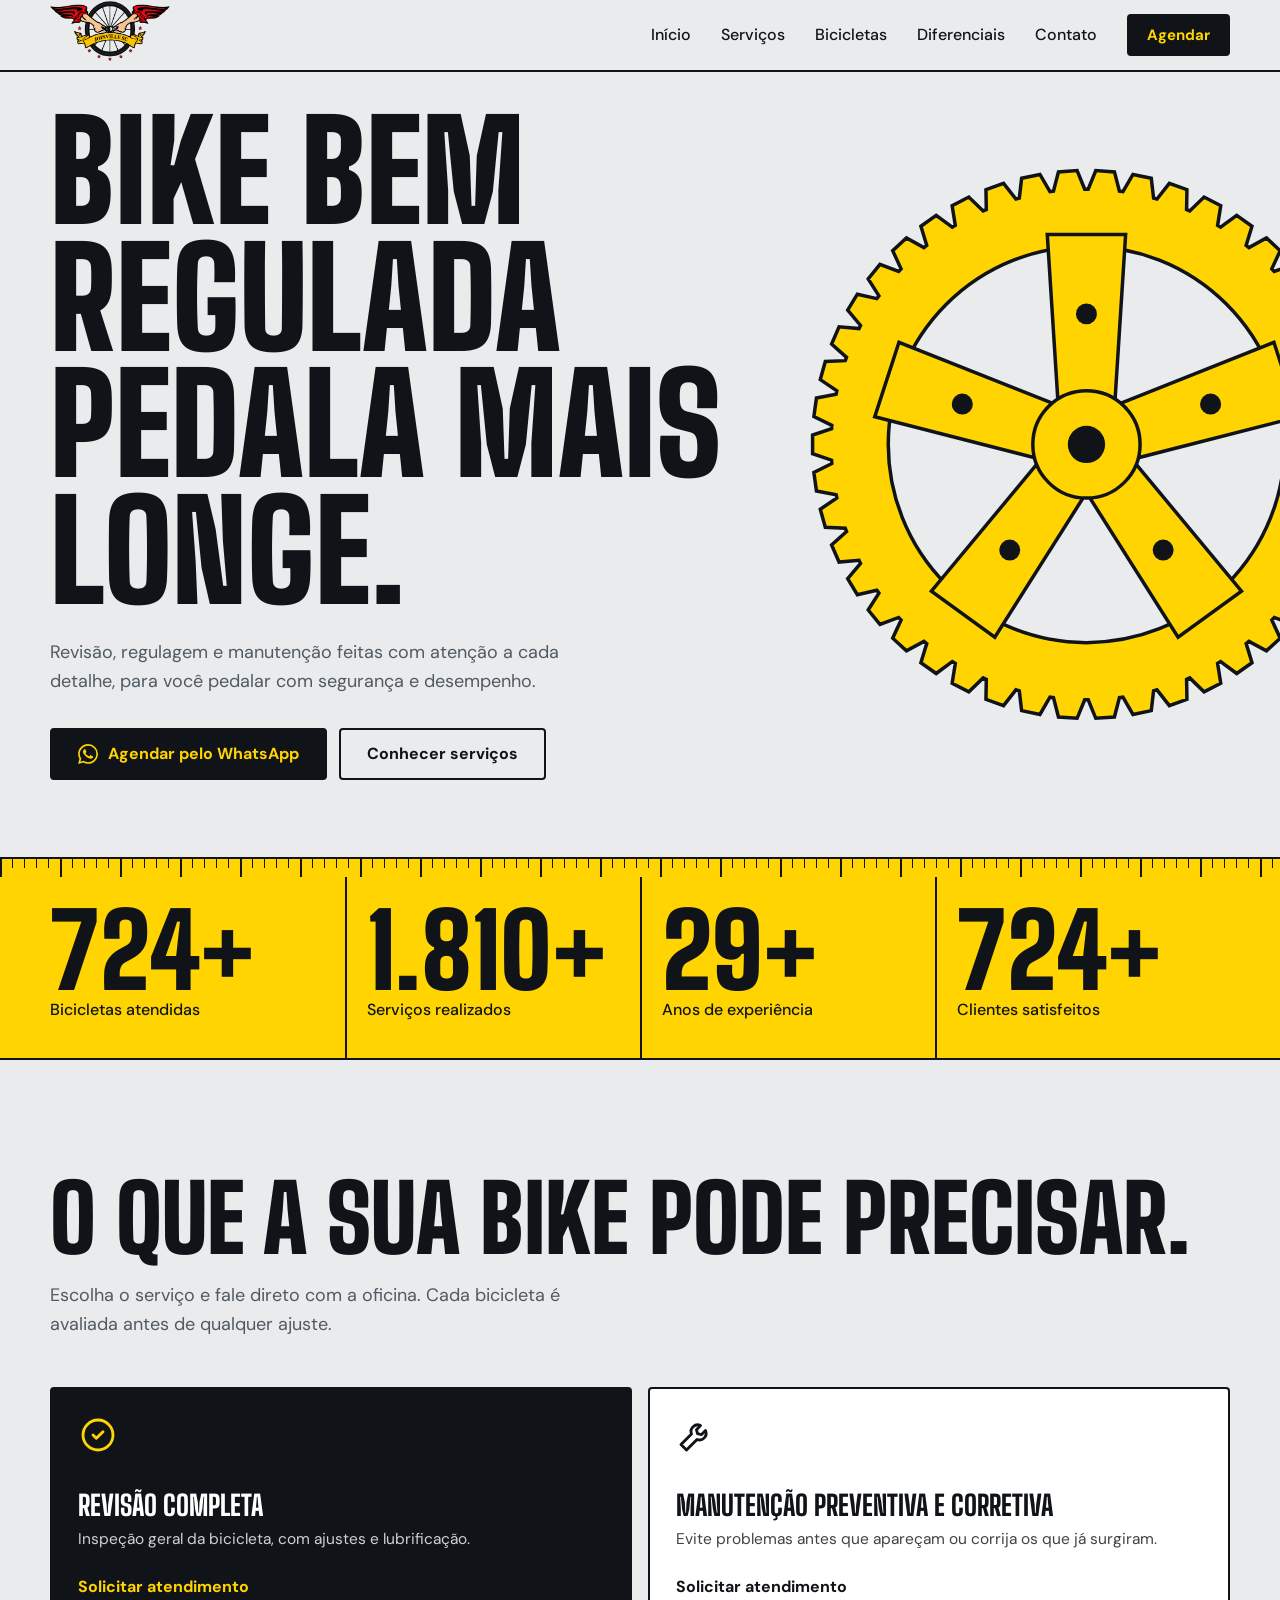
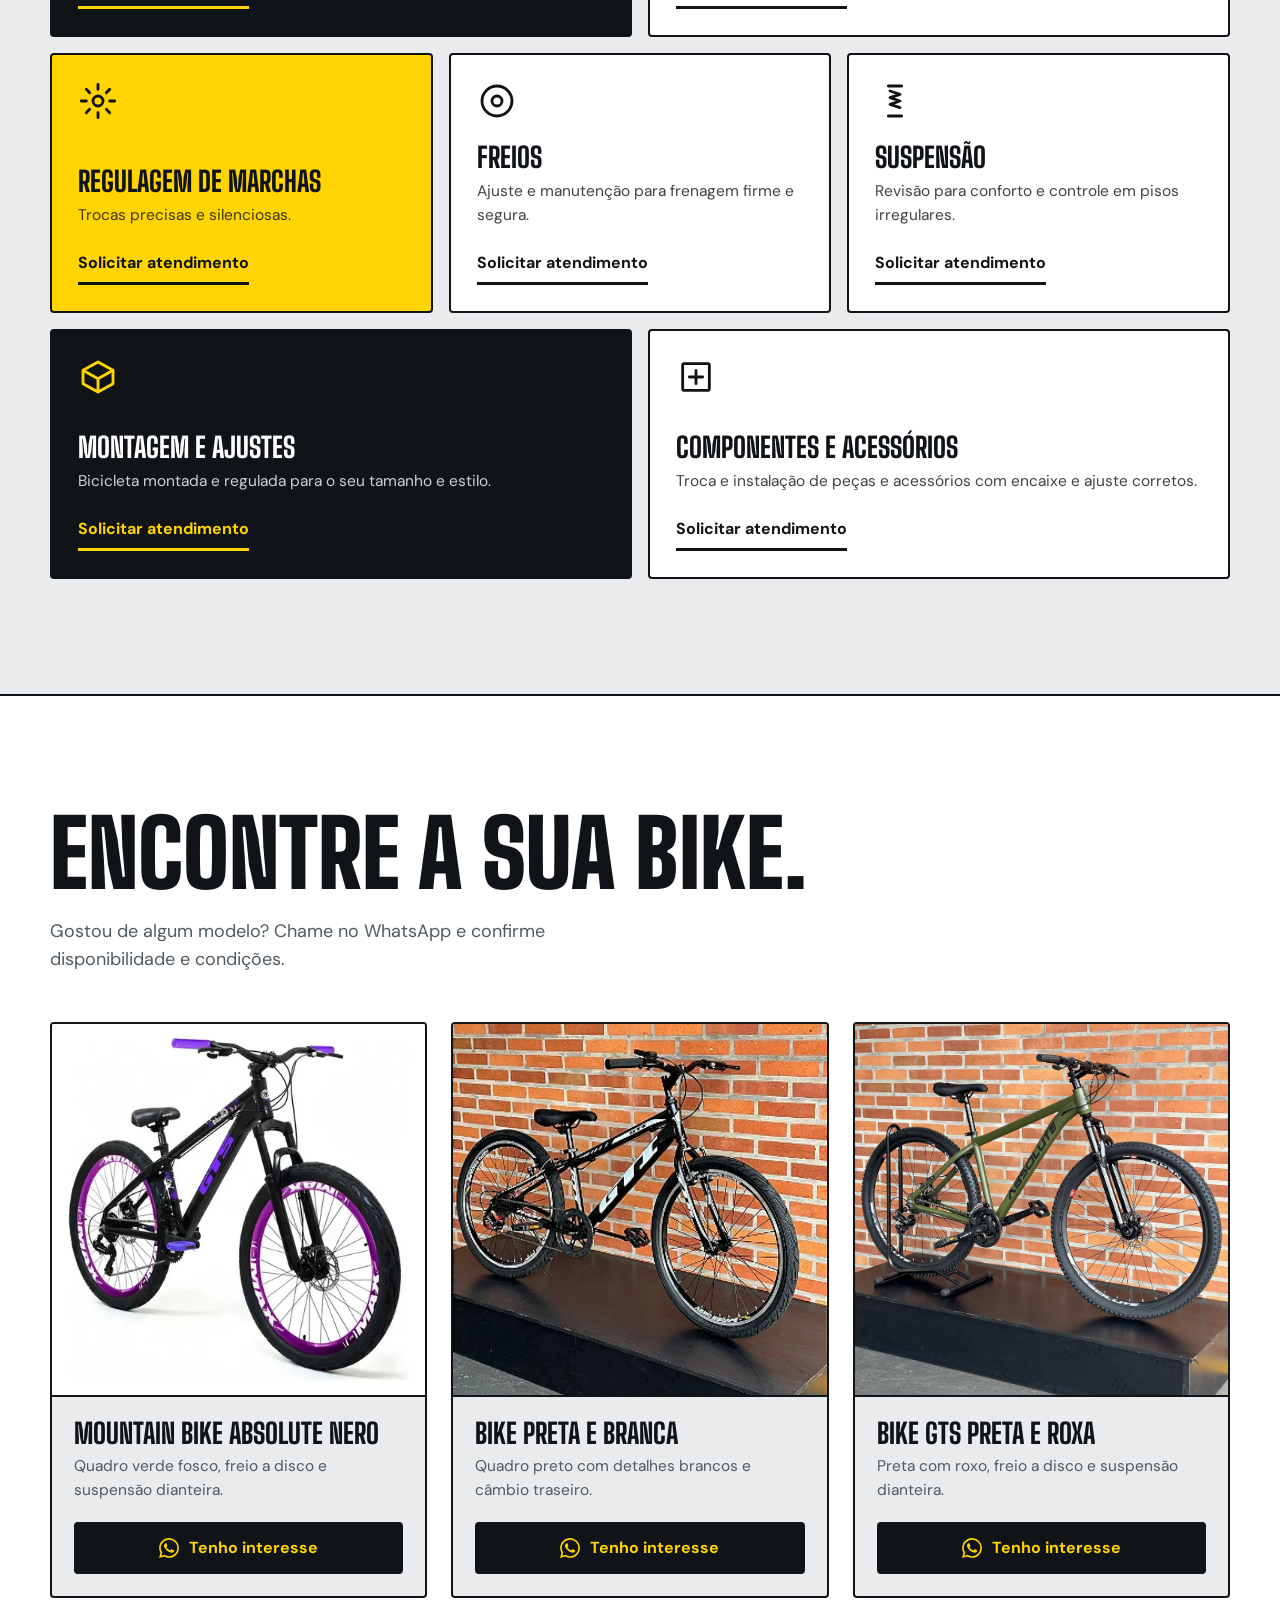
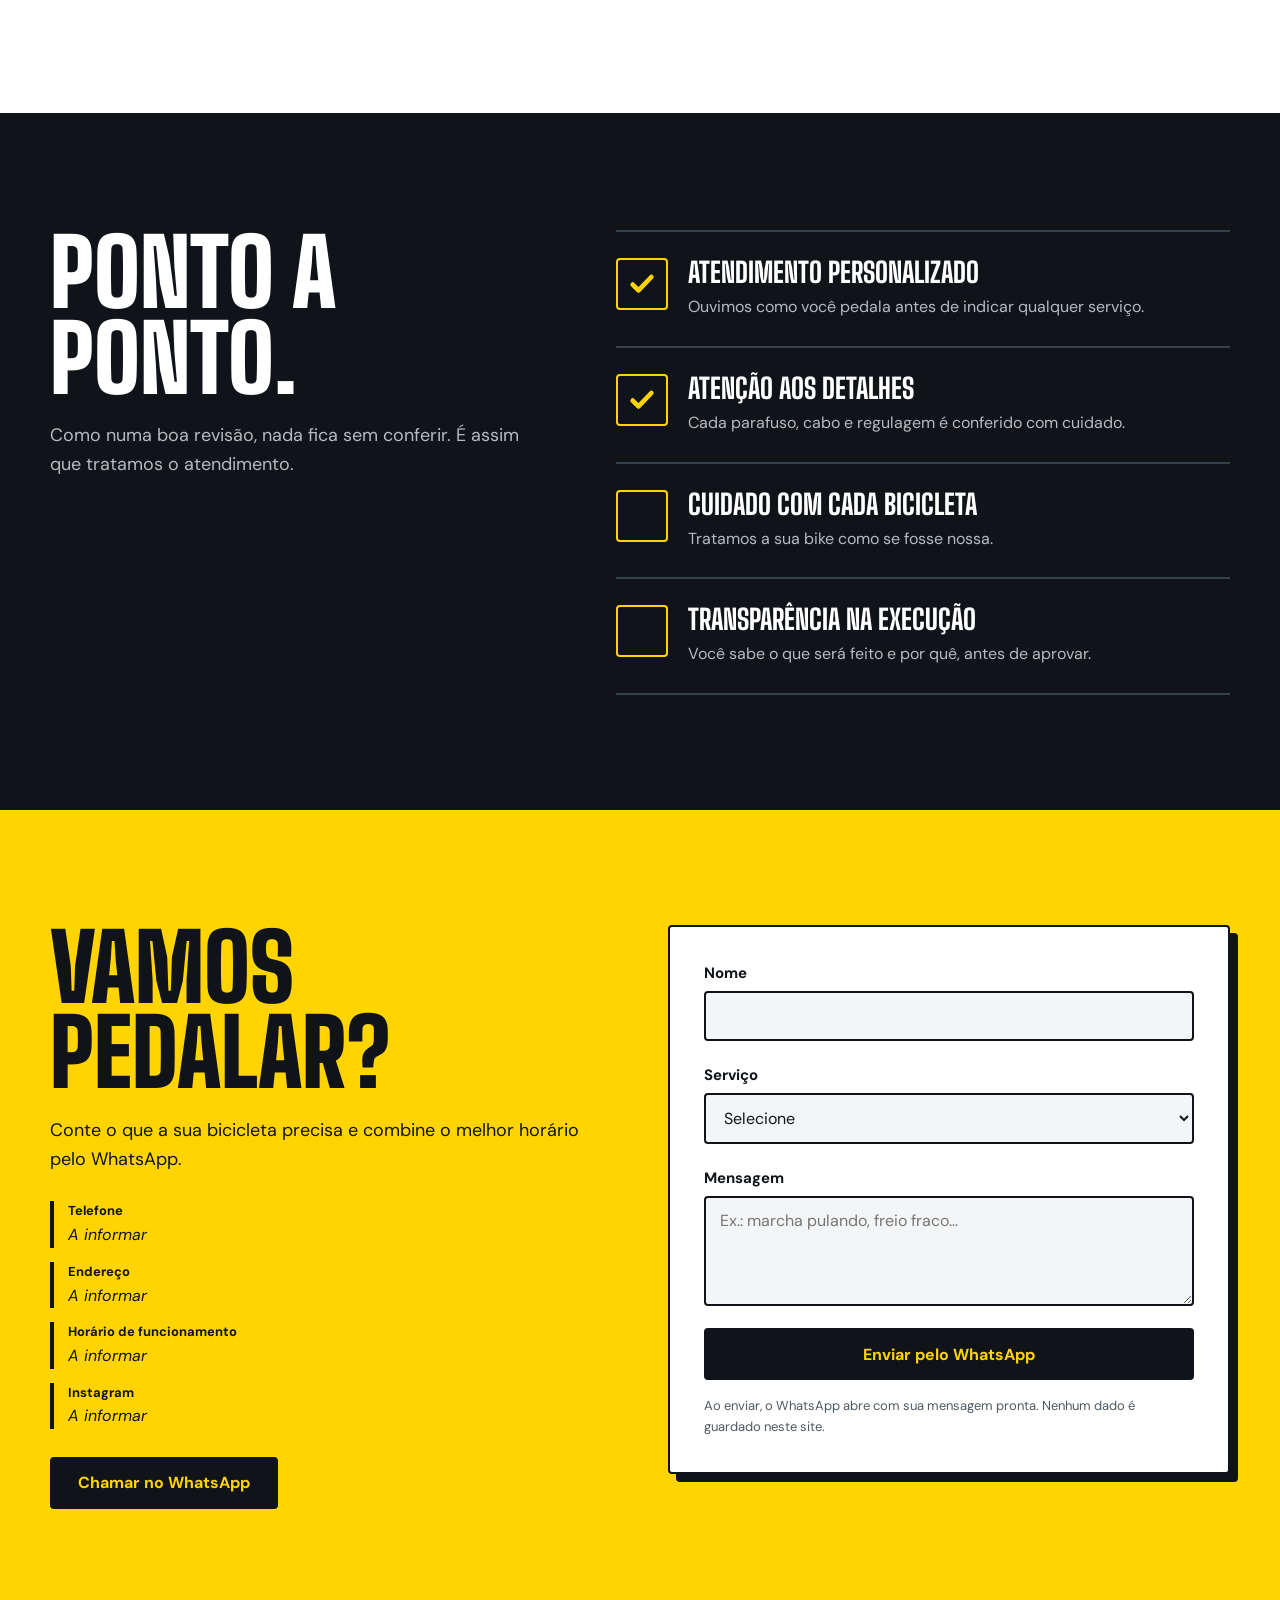
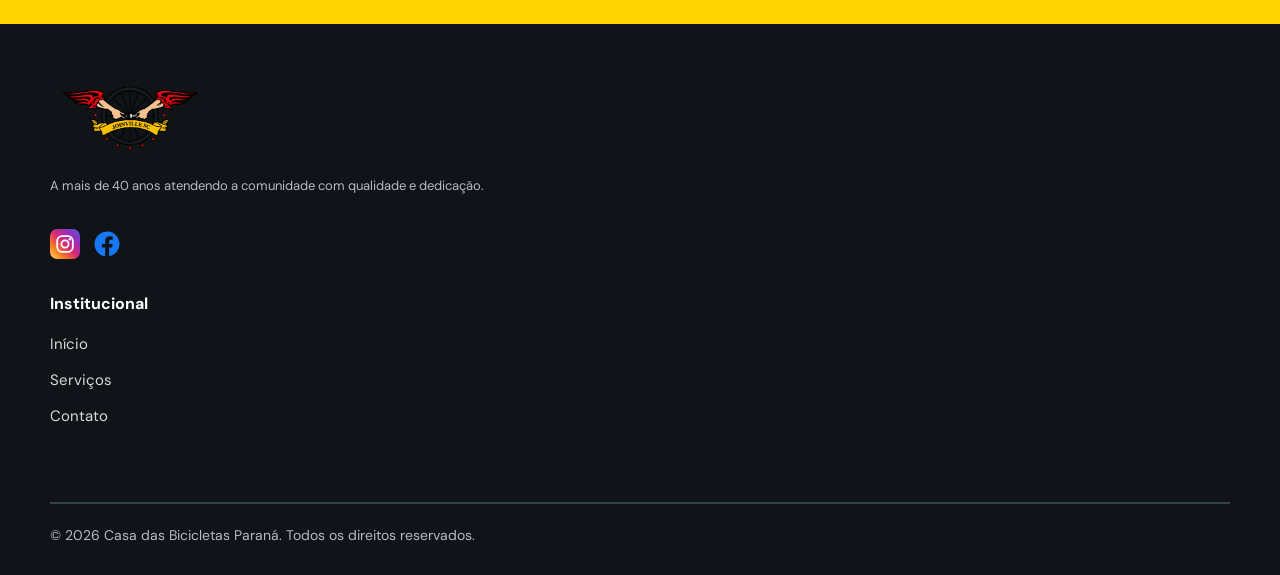
==== index.html @ 2fe5b9f8 "Site bicicletaria" ====
<!DOCTYPE html>
<html lang="pt-BR">

<head>
    <meta charset="utf-8">
    <meta name="viewport" content="width=device-width, initial-scale=1, viewport-fit=cover">
    <title>Casa das Bicicletas Paraná | Revisão, regulagem e manutenção de bicicletas</title>
    <meta name="description"
        content="Revisão, regulagem e manutenção de bicicletas com atenção aos detalhes. Agende seu atendimento pelo WhatsApp.">
    <meta name="theme-color" content="#ffd400">
    <!-- Compartilhamento: preencha og:image (1200x630, no seu domínio) e og:url -->
    <meta property="og:type" content="website">
    <meta property="og:locale" content="pt_BR">
    <meta property="og:title" content="Casa das Bicicletas Paraná | Revisão, regulagem e manutenção de bicicletas">
    <meta property="og:description" content="Atendimento cuidadoso para a sua bike. Agende pelo WhatsApp.">
    <meta name="twitter:card" content="summary_large_image">
    <!-- Favicon: para usar o logotipo, troque href por "/favicon.png" -->
    <link rel="icon"
        href="data:image/svg+xml,%3Csvg xmlns='http://www.w3.org/2000/svg' viewBox='0 0 32 32'%3E%3Crect width='32' height='32' rx='6' fill='%23ffd400'/%3E%3Ccircle cx='16' cy='16' r='9' fill='none' stroke='%23101418' stroke-width='4' stroke-dasharray='3 2'/%3E%3C/svg%3E">
    <link rel="preconnect" href="https://fonts.googleapis.com">
    <link rel="preconnect" href="https://fonts.gstatic.com" crossorigin>
    <link
        href="https://fonts.googleapis.com/css2?family=Big+Shoulders+Display:wght@800;900&family=DM+Sans:wght@400;500;700&display=swap"
        rel="stylesheet">
    <link rel="stylesheet" href="style.css">
    <script>document.documentElement.classList.add("js")</script>
    <!-- Dados estruturados (SEO local): descomente e preencha quando tiver endereço/telefone
    <script type="application/ld+json">
    {
        "@context": "https://schema.org",
        "@type": "BicycleStore",
        "name": "Casa das Bicicletas Paraná",
        "url": "https://seudominio.com.br",
        "telephone": "(47) 99999-9999",
        "address": "Rua Exemplo, 123 - Bairro, Joinville/SC",
        "openingHours": "Seg a Sex 9h às 18h",
        "sameAs": ["https://instagram.com/seuperfil"]
    }
    </script>
    -->
</head>

<body>
    <!-- WHATSAPP: em todos os links, troque "wa.me/?" por "wa.me/5547999999999?" (seu número, só dígitos).
         Use localizar e substituir no editor. O formulário usa o número do botão "Agendar" do topo. -->
    <a href="#servicos" class="sr">Ir para o conteúdo</a>
    <header id="hd">
        <div class="wrap hd">
            <a href="#inicio" aria-label="Início"><span class="logo"><img src="logo_asa.png"
                        alt="Casa das Bicicletas Paraná" width="120" height="60"></span></a>
            <button class="burger" id="bg" aria-label="Abrir menu" aria-expanded="false"
                aria-controls="nav"><span></span><span></span><span></span></button>
            <nav id="nav" aria-label="Principal">
                <ul>
                    <li><a href="#inicio">Início</a></li>
                    <li><a href="#servicos">Serviços</a></li>
                    <li><a href="#bicicletas">Bicicletas</a></li>
                    <li><a href="#diferenciais">Diferenciais</a></li>
                    <li><a href="#contato">Contato</a></li>
                    <li><a class="btn wa"
                            href="https://wa.me/?text=Ol%C3%A1!%20Gostaria%20de%20saber%20mais%20sobre%20os%20servi%C3%A7os%20da%20bicicletaria."
                            target="_blank" rel="noopener">Agendar</a></li>
                </ul>
            </nav>
        </div>
    </header>

    <main>
        <section id="inicio">
            <div class="wrap hero">
                <div>
                    <h1 class="in">Bike bem regulada pedala mais longe.</h1>
                    <p class="lead in" style="--d:.15s">Revisão, regulagem e manutenção feitas com atenção a cada
                        detalhe, para você pedalar com segurança e desempenho.</p>
                    <div class="cta in" style="--d:.3s">
                        <a class="btn wa"
                            href="https://wa.me/?text=Ol%C3%A1!%20Gostaria%20de%20saber%20mais%20sobre%20os%20servi%C3%A7os%20da%20bicicletaria."
                            target="_blank" rel="noopener"><svg viewBox="0 0 24 24" fill="currentColor"
                                aria-hidden="true">
                                <path
                                    d="M17.472 14.382c-.297-.149-1.758-.867-2.03-.967-.273-.099-.471-.148-.67.15-.197.297-.767.966-.94 1.164-.173.199-.347.223-.644.075-.297-.15-1.255-.463-2.39-1.475-.883-.788-1.48-1.761-1.653-2.059-.173-.297-.018-.458.13-.606.134-.133.298-.347.446-.52.149-.174.198-.298.298-.497.099-.198.05-.371-.025-.52-.075-.149-.669-1.612-.916-2.207-.242-.579-.487-.5-.669-.51-.173-.008-.371-.01-.57-.01-.198 0-.52.074-.792.372-.272.297-1.04 1.016-1.04 2.479 0 1.462 1.065 2.875 1.213 3.074.149.198 2.096 3.2 5.077 4.487.709.306 1.262.489 1.694.625.712.227 1.36.195 1.871.118.571-.085 1.758-.719 2.006-1.413.248-.694.248-1.289.173-1.413-.074-.124-.272-.198-.57-.347m-5.421 7.403h-.004a9.87 9.87 0 01-5.031-1.378l-.361-.214-3.741.982.998-3.648-.235-.374a9.86 9.86 0 01-1.51-5.26c.001-5.45 4.436-9.884 9.888-9.884 2.64 0 5.122 1.03 6.988 2.898a9.825 9.825 0 012.893 6.994c-.003 5.45-4.437 9.884-9.885 9.884m8.413-18.297A11.815 11.815 0 0012.05 0C5.495 0 .16 5.335.157 11.892c0 2.096.547 4.142 1.588 5.945L.057 24l6.305-1.654a11.882 11.882 0 005.683 1.448h.005c6.554 0 11.89-5.335 11.893-11.893a11.821 11.821 0 00-3.48-8.413Z" />
                            </svg>Agendar pelo WhatsApp</a>
                        <a class="btn o" href="#servicos">Conhecer serviços</a>
                    </div>
                </div>
                <!-- Para usar uma foto real: troque o <svg> abaixo por <img src="/foto.webp" alt="..." width="800" height="1000" fetchpriority="high"> e remova aria-hidden desta div -->
                <div class="art" id="art" aria-hidden="true">
                    <svg viewBox="0 0 500 500">
                        <g id="cr">
                            <path fill="#ffd400" stroke="#101418" stroke-width="3" fill-rule="evenodd"
                                d="M468.6 236.5L484.9 242.0L484.9 258.0L468.6 263.5L468.4 266.4L483.8 274.0L481.6 289.9L464.7 293.1L464.1 296.0L478.3 305.6L474.0 321.1L456.9 321.9L455.8 324.7L468.6 336.2L462.2 350.9L445.1 349.4L443.8 352.1L454.8 365.2L446.5 378.9L429.8 375.1L428.0 377.5L437.2 392.0L427.1 404.4L411.1 398.4L409.0 400.6L416.2 416.2L404.4 427.1L389.4 418.9L387.0 420.8L392.0 437.2L378.9 446.5L365.1 436.3L362.5 437.9L365.2 454.8L350.9 462.2L338.6 450.3L335.9 451.5L336.2 468.6L321.1 474.0L310.5 460.5L307.6 461.3L305.6 478.3L289.9 481.6L281.3 466.8L278.3 467.2L274.0 483.8L258.0 484.9L251.5 469.0L248.5 469.0L242.0 484.9L226.0 483.8L221.7 467.2L218.7 466.8L210.1 481.6L194.4 478.3L192.4 461.3L189.5 460.5L178.9 474.0L163.8 468.6L164.1 451.5L161.4 450.3L149.1 462.2L134.8 454.8L137.5 437.9L134.9 436.3L121.1 446.5L108.0 437.2L113.0 420.8L110.6 418.9L95.6 427.1L83.8 416.2L91.0 400.6L88.9 398.4L72.9 404.4L62.8 392.0L72.0 377.5L70.2 375.1L53.5 378.9L45.2 365.2L56.2 352.1L54.9 349.4L37.8 350.9L31.4 336.2L44.2 324.7L43.1 321.9L26.0 321.1L21.7 305.6L35.9 296.0L35.3 293.1L18.4 289.9L16.2 274.0L31.6 266.4L31.4 263.5L15.1 258.0L15.1 242.0L31.4 236.5L31.6 233.6L16.2 226.0L18.4 210.1L35.3 206.9L35.9 204.0L21.7 194.4L26.0 178.9L43.1 178.1L44.2 175.3L31.4 163.8L37.8 149.1L54.9 150.6L56.2 147.9L45.2 134.8L53.5 121.1L70.2 124.9L72.0 122.5L62.8 108.0L72.9 95.6L88.9 101.6L91.0 99.4L83.8 83.8L95.6 72.9L110.6 81.1L113.0 79.2L108.0 62.8L121.1 53.5L134.9 63.7L137.5 62.1L134.8 45.2L149.1 37.8L161.4 49.7L164.1 48.5L163.8 31.4L178.9 26.0L189.5 39.5L192.4 38.7L194.4 21.7L210.1 18.4L218.7 33.2L221.7 32.8L226.0 16.2L242.0 15.1L248.5 31.0L251.5 31.0L258.0 15.1L274.0 16.2L278.3 32.8L281.3 33.2L289.9 18.4L305.6 21.7L307.6 38.7L310.5 39.5L321.1 26.0L336.2 31.4L335.9 48.5L338.6 49.7L350.9 37.8L365.2 45.2L362.5 62.1L365.1 63.7L378.9 53.5L392.0 62.8L387.0 79.2L389.4 81.1L404.4 72.9L416.2 83.8L409.0 99.4L411.1 101.6L427.1 95.6L437.2 108.0L428.0 122.5L429.8 124.9L446.5 121.1L454.8 134.8L443.8 147.9L445.1 150.6L462.2 149.1L468.6 163.8L455.8 175.3L456.9 178.1L474.0 178.9L478.3 194.4L464.1 204.0L464.7 206.9L481.6 210.1L483.8 226.0L468.4 233.6ZM420 250a170 170 0 1 0 -340 0a170 170 0 1 0 340 0Z" />

                            <g stroke="#101418" stroke-width="3">
                                <polygon fill="#ffd400" points="226.0,220.0 216.4,70.0 283.6,70.0 274.0,220.0" />
                                <polygon fill="#ffd400" points="271.1,217.9 410.8,162.4 431.6,226.3 285.9,263.6" />
                                <polygon fill="#ffd400" points="287.0,260.2 383.0,375.9 328.6,415.4 248.2,288.4" />
                                <polygon fill="#ffd400" points="251.8,288.4 171.4,415.4 117.0,375.9 213.0,260.2" />
                                <polygon fill="#ffd400" points="214.1,263.6 68.4,226.3 89.2,162.4 228.9,217.9" />
                            </g>

                            <circle cx="250" cy="250" r="46" fill="#ffd400" stroke="#101418" stroke-width="3" />
                            <circle cx="250" cy="250" r="16" fill="#101418" />

                            <g fill="#101418">
                                <circle cx="250.0" cy="138.0" r="9" />
                                <circle cx="356.5" cy="215.4" r="9" />
                                <circle cx="315.8" cy="340.6" r="9" />
                                <circle cx="184.2" cy="340.6" r="9" />
                                <circle cx="143.5" cy="215.4" r="9" />
                            </g>

                        </g>
                    </svg>
                </div>
            </div>
        </section>

        <section id="numeros" aria-label="Números">
            <div class="ruler" aria-hidden="true"></div>
            <div class="wrap">
                <div class="stats">
                    <div class="stat"><b data-to="1000" data-suf="+">1.000+</b><span>Bicicletas atendidas</span></div>
                    <div class="stat"><b data-to="2500" data-suf="+">2.500+</b><span>Serviços realizados</span></div>
                    <div class="stat"><b data-to="40" data-suf="+">40+</b><span>Anos de experiência</span></div>
                    <div class="stat"><b data-to="1000" data-suf="+">1.000+</b><span>Clientes satisfeitos</span></div>
                </div>
            </div>
        </section>

        <section id="servicos">
            <div class="wrap">
                <h2>O que a sua bike pode precisar.</h2>
                <p class="lead">Escolha o serviço e fale direto com a oficina. Cada bicicleta é avaliada antes de
                    qualquer ajuste.</p>
                <div class="bento">
                    <article class="card rv k-ink" style="--d:0s">
                        <svg viewBox="0 0 24 24" aria-hidden="true">
                            <path d="M9 12l2 2 4-4M12 3a9 9 0 100 18 9 9 0 000-18z" />
                        </svg>
                        <h3>Revisão completa</h3>
                        <p>Inspeção geral da bicicleta, com ajustes e lubrificação.</p>
                        <a class="sv"
                            href="https://wa.me/?text=Ol%C3%A1!%20Gostaria%20de%20solicitar%20atendimento%20para%3A%20Revis%C3%A3o%20completa."
                            target="_blank" rel="noopener"
                            aria-label="Solicitar atendimento: Revisão completa">Solicitar atendimento</a>
                    </article>
                    <article class="card rv k-w" style="--d:0.08s">
                        <svg viewBox="0 0 24 24" aria-hidden="true">
                            <path
                                d="M14.7 6.3a4 4 0 00-5.4 5.1L3 17.7 6.3 21l6.3-6.3a4 4 0 005.1-5.4l-2.5 2.5-2.3-.6-.6-2.3z" />
                        </svg>
                        <h3>Manutenção preventiva e corretiva</h3>
                        <p>Evite problemas antes que apareçam ou corrija os que já surgiram.</p>
                        <a class="sv"
                            href="https://wa.me/?text=Ol%C3%A1!%20Gostaria%20de%20solicitar%20atendimento%20para%3A%20Manuten%C3%A7%C3%A3o%20preventiva%20e%20corretiva."
                            target="_blank" rel="noopener"
                            aria-label="Solicitar atendimento: Manutenção preventiva e corretiva">Solicitar
                            atendimento</a>
                    </article>
                    <article class="card rv k-y" style="--d:0.16s">
                        <svg viewBox="0 0 24 24" aria-hidden="true">
                            <path
                                d="M12 9a3 3 0 100 6 3 3 0 000-6zM12 2v3M12 19v3M2 12h3M19 12h3M5 5l2 2M17 17l2 2M19 5l-2 2M7 17l-2 2" />
                        </svg>
                        <h3>Regulagem de marchas</h3>
                        <p>Trocas precisas e silenciosas.</p>
                        <a class="sv"
                            href="https://wa.me/?text=Ol%C3%A1!%20Gostaria%20de%20solicitar%20atendimento%20para%3A%20Regulagem%20de%20marchas."
                            target="_blank" rel="noopener"
                            aria-label="Solicitar atendimento: Regulagem de marchas">Solicitar atendimento</a>
                    </article>
                    <article class="card rv k-w" style="--d:0s">
                        <svg viewBox="0 0 24 24" aria-hidden="true">
                            <path d="M12 3a9 9 0 100 18 9 9 0 000-18zM12 9a3 3 0 100 6 3 3 0 000-6z" />
                        </svg>
                        <h3>Freios</h3>
                        <p>Ajuste e manutenção para frenagem firme e segura.</p>
                        <a class="sv"
                            href="https://wa.me/?text=Ol%C3%A1!%20Gostaria%20de%20solicitar%20atendimento%20para%3A%20Freios."
                            target="_blank" rel="noopener" aria-label="Solicitar atendimento: Freios">Solicitar
                            atendimento</a>
                    </article>
                    <article class="card rv k-w" style="--d:0.08s">
                        <svg viewBox="0 0 24 24" aria-hidden="true">
                            <path d="M8 3h8M8 21h8M9 6l6 2-6 2 6 2-6 2 6 2" />
                        </svg>
                        <h3>Suspensão</h3>
                        <p>Revisão para conforto e controle em pisos irregulares.</p>
                        <a class="sv"
                            href="https://wa.me/?text=Ol%C3%A1!%20Gostaria%20de%20solicitar%20atendimento%20para%3A%20Suspens%C3%A3o."
                            target="_blank" rel="noopener" aria-label="Solicitar atendimento: Suspensão">Solicitar
                            atendimento</a>
                    </article>
                    <article class="card rv k-ink" style="--d:0.16s">
                        <svg viewBox="0 0 24 24" aria-hidden="true">
                            <path d="M12 3l9 5v8l-9 5-9-5V8zM3 8l9 5 9-5M12 13v8" />
                        </svg>
                        <h3>Montagem e ajustes</h3>
                        <p>Bicicleta montada e regulada para o seu tamanho e estilo.</p>
                        <a class="sv"
                            href="https://wa.me/?text=Ol%C3%A1!%20Gostaria%20de%20solicitar%20atendimento%20para%3A%20Montagem%20e%20ajustes."
                            target="_blank" rel="noopener"
                            aria-label="Solicitar atendimento: Montagem e ajustes">Solicitar atendimento</a>
                    </article>
                    <article class="card rv k-w" style="--d:0s">
                        <svg viewBox="0 0 24 24" aria-hidden="true">
                            <path d="M5 4h14a1 1 0 011 1v14a1 1 0 01-1 1H5a1 1 0 01-1-1V5a1 1 0 011-1zM12 8v8M8 12h8" />
                        </svg>
                        <h3>Componentes e acessórios</h3>
                        <p>Troca e instalação de peças e acessórios com encaixe e ajuste corretos.</p>
                        <a class="sv"
                            href="https://wa.me/?text=Ol%C3%A1!%20Gostaria%20de%20solicitar%20atendimento%20para%3A%20Componentes%20e%20acess%C3%B3rios."
                            target="_blank" rel="noopener"
                            aria-label="Solicitar atendimento: Componentes e acessórios">Solicitar atendimento</a>
                    </article>
                </div>
            </div>
        </section>

        <section id="bicicletas">
            <div class="wrap">
                <h2>Encontre a sua bike.</h2>
                <p class="lead">Gostou de algum modelo? Chame no WhatsApp e confirme disponibilidade e condições.</p>
                <!-- Para trocar a foto: coloque o arquivo em img/ (.webp, quadrado ou 3:4) e altere o src.
                     Para trocar o nome: edite o <h3>, o alt e o texto da mensagem no link (depois de "text=").
                     Texto da mensagem codificado: no console, encodeURIComponent("sua mensagem") -->
                <div class="bikes">
                    <article class="bike rv" style="--d:0s">
                        <figure>
                            <img src="img/bike1.webp" alt="Mountain Bike Absolute Nero" width="800" height="1067"
                                loading="lazy">
                        </figure>
                        <div class="bike-body">
                            <h3>Mountain Bike Absolute Nero</h3>
                            <p class="bike-desc">Quadro verde fosco, freio a disco e suspensão dianteira.</p>
                            <a class="btn"
                                href="https://wa.me/?text=Ol%C3%A1!%20Tenho%20interesse%20na%20bicicleta%3A%20Mountain%20Bike%20Absolute%20Nero.%20Ainda%20est%C3%A1%20dispon%C3%ADvel%3F"
                                target="_blank" rel="noopener"
                                aria-label="Tenho interesse: Mountain Bike Absolute Nero (abre o WhatsApp)">
                                <svg viewBox="0 0 24 24" fill="currentColor" aria-hidden="true">
                                    <path
                                        d="M17.472 14.382c-.297-.149-1.758-.867-2.03-.967-.273-.099-.471-.148-.67.15-.197.297-.767.966-.94 1.164-.173.199-.347.223-.644.075-.297-.15-1.255-.463-2.39-1.475-.883-.788-1.48-1.761-1.653-2.059-.173-.297-.018-.458.13-.606.134-.133.298-.347.446-.52.149-.174.198-.298.298-.497.099-.198.05-.371-.025-.52-.075-.149-.669-1.612-.916-2.207-.242-.579-.487-.5-.669-.51-.173-.008-.371-.01-.57-.01-.198 0-.52.074-.792.372-.272.297-1.04 1.016-1.04 2.479 0 1.462 1.065 2.875 1.213 3.074.149.198 2.096 3.2 5.077 4.487.709.306 1.262.489 1.694.625.712.227 1.36.195 1.871.118.571-.085 1.758-.719 2.006-1.413.248-.694.248-1.289.173-1.413-.074-.124-.272-.198-.57-.347m-5.421 7.403h-.004a9.87 9.87 0 01-5.031-1.378l-.361-.214-3.741.982.998-3.648-.235-.374a9.86 9.86 0 01-1.51-5.26c.001-5.45 4.436-9.884 9.888-9.884 2.64 0 5.122 1.03 6.988 2.898a9.825 9.825 0 012.893 6.994c-.003 5.45-4.437 9.884-9.885 9.884m8.413-18.297A11.815 11.815 0 0012.05 0C5.495 0 .16 5.335.157 11.892c0 2.096.547 4.142 1.588 5.945L.057 24l6.305-1.654a11.882 11.882 0 005.683 1.448h.005c6.554 0 11.89-5.335 11.893-11.893a11.821 11.821 0 00-3.48-8.413Z" />
                                </svg>Tenho interesse</a>
                        </div>
                    </article>

                    <article class="bike rv" style="--d:0.08s">
                        <figure>
                            <img src="img/bike2.webp" alt="Bike Preta e Branca" width="337" height="450" loading="lazy">
                        </figure>
                        <div class="bike-body">
                            <h3>Bike Preta e Branca</h3>
                            <p class="bike-desc">Quadro preto com detalhes brancos e câmbio traseiro.</p>
                            <a class="btn"
                                href="https://wa.me/?text=Ol%C3%A1!%20Tenho%20interesse%20na%20bicicleta%3A%20Bike%20Preta%20e%20Branca.%20Ainda%20est%C3%A1%20dispon%C3%ADvel%3F"
                                target="_blank" rel="noopener"
                                aria-label="Tenho interesse: Bike Preta e Branca (abre o WhatsApp)">
                                <svg viewBox="0 0 24 24" fill="currentColor" aria-hidden="true">
                                    <path
                                        d="M17.472 14.382c-.297-.149-1.758-.867-2.03-.967-.273-.099-.471-.148-.67.15-.197.297-.767.966-.94 1.164-.173.199-.347.223-.644.075-.297-.15-1.255-.463-2.39-1.475-.883-.788-1.48-1.761-1.653-2.059-.173-.297-.018-.458.13-.606.134-.133.298-.347.446-.52.149-.174.198-.298.298-.497.099-.198.05-.371-.025-.52-.075-.149-.669-1.612-.916-2.207-.242-.579-.487-.5-.669-.51-.173-.008-.371-.01-.57-.01-.198 0-.52.074-.792.372-.272.297-1.04 1.016-1.04 2.479 0 1.462 1.065 2.875 1.213 3.074.149.198 2.096 3.2 5.077 4.487.709.306 1.262.489 1.694.625.712.227 1.36.195 1.871.118.571-.085 1.758-.719 2.006-1.413.248-.694.248-1.289.173-1.413-.074-.124-.272-.198-.57-.347m-5.421 7.403h-.004a9.87 9.87 0 01-5.031-1.378l-.361-.214-3.741.982.998-3.648-.235-.374a9.86 9.86 0 01-1.51-5.26c.001-5.45 4.436-9.884 9.888-9.884 2.64 0 5.122 1.03 6.988 2.898a9.825 9.825 0 012.893 6.994c-.003 5.45-4.437 9.884-9.885 9.884m8.413-18.297A11.815 11.815 0 0012.05 0C5.495 0 .16 5.335.157 11.892c0 2.096.547 4.142 1.588 5.945L.057 24l6.305-1.654a11.882 11.882 0 005.683 1.448h.005c6.554 0 11.89-5.335 11.893-11.893a11.821 11.821 0 00-3.48-8.413Z" />
                                </svg>Tenho interesse</a>
                        </div>
                    </article>

                    <article class="bike rv" style="--d:0.16s">
                        <figure>
                            <img src="img/bike3.JPG" alt="Bike GTS Preta e Roxa" width="497" height="500"
                                loading="lazy">
                        </figure>
                        <div class="bike-body">
                            <h3>Bike GTS Preta e Roxa</h3>
                            <p class="bike-desc">Preta com roxo, freio a disco e suspensão dianteira.</p>
                            <a class="btn"
                                href="https://wa.me/?text=Ol%C3%A1!%20Tenho%20interesse%20na%20bicicleta%3A%20Bike%20GTS%20Preta%20e%20Roxa.%20Ainda%20est%C3%A1%20dispon%C3%ADvel%3F"
                                target="_blank" rel="noopener"
                                aria-label="Tenho interesse: Bike GTS Preta e Roxa (abre o WhatsApp)">
                                <svg viewBox="0 0 24 24" fill="currentColor" aria-hidden="true">
                                    <path
                                        d="M17.472 14.382c-.297-.149-1.758-.867-2.03-.967-.273-.099-.471-.148-.67.15-.197.297-.767.966-.94 1.164-.173.199-.347.223-.644.075-.297-.15-1.255-.463-2.39-1.475-.883-.788-1.48-1.761-1.653-2.059-.173-.297-.018-.458.13-.606.134-.133.298-.347.446-.52.149-.174.198-.298.298-.497.099-.198.05-.371-.025-.52-.075-.149-.669-1.612-.916-2.207-.242-.579-.487-.5-.669-.51-.173-.008-.371-.01-.57-.01-.198 0-.52.074-.792.372-.272.297-1.04 1.016-1.04 2.479 0 1.462 1.065 2.875 1.213 3.074.149.198 2.096 3.2 5.077 4.487.709.306 1.262.489 1.694.625.712.227 1.36.195 1.871.118.571-.085 1.758-.719 2.006-1.413.248-.694.248-1.289.173-1.413-.074-.124-.272-.198-.57-.347m-5.421 7.403h-.004a9.87 9.87 0 01-5.031-1.378l-.361-.214-3.741.982.998-3.648-.235-.374a9.86 9.86 0 01-1.51-5.26c.001-5.45 4.436-9.884 9.888-9.884 2.64 0 5.122 1.03 6.988 2.898a9.825 9.825 0 012.893 6.994c-.003 5.45-4.437 9.884-9.885 9.884m8.413-18.297A11.815 11.815 0 0012.05 0C5.495 0 .16 5.335.157 11.892c0 2.096.547 4.142 1.588 5.945L.057 24l6.305-1.654a11.882 11.882 0 005.683 1.448h.005c6.554 0 11.89-5.335 11.893-11.893a11.821 11.821 0 00-3.48-8.413Z" />
                                </svg>Tenho interesse</a>
                        </div>
                    </article>

                </div>
            </div>
        </section>

        <section id="diferenciais">
            <div class="wrap dif">
                <div>
                    <h2>Ponto a ponto.</h2>
                    <p class="lead">Como numa boa revisão, nada fica sem conferir. É assim que tratamos o atendimento.
                    </p>
                </div>
                <ul class="chk">
                    <li style="--d:0s">
                        <span class="bx"><svg viewBox="0 0 24 24" width="28" height="28" aria-hidden="true">
                                <path pathLength="1" d="M4 12.5l5 5L20 6" />
                            </svg></span>
                        <div>
                            <h3>Atendimento personalizado</h3>
                            <p>Ouvimos como você pedala antes de indicar qualquer serviço.</p>
                        </div>
                    </li>
                    <li style="--d:0.15s">
                        <span class="bx"><svg viewBox="0 0 24 24" width="28" height="28" aria-hidden="true">
                                <path pathLength="1" d="M4 12.5l5 5L20 6" />
                            </svg></span>
                        <div>
                            <h3>Atenção aos detalhes</h3>
                            <p>Cada parafuso, cabo e regulagem é conferido com cuidado.</p>
                        </div>
                    </li>
                    <li style="--d:0.3s">
                        <span class="bx"><svg viewBox="0 0 24 24" width="28" height="28" aria-hidden="true">
                                <path pathLength="1" d="M4 12.5l5 5L20 6" />
                            </svg></span>
                        <div>
                            <h3>Cuidado com cada bicicleta</h3>
                            <p>Tratamos a sua bike como se fosse nossa.</p>
                        </div>
                    </li>
                    <li style="--d:0.45s">
                        <span class="bx"><svg viewBox="0 0 24 24" width="28" height="28" aria-hidden="true">
                                <path pathLength="1" d="M4 12.5l5 5L20 6" />
                            </svg></span>
                        <div>
                            <h3>Transparência na execução</h3>
                            <p>Você sabe o que será feito e por quê, antes de aprovar.</p>
                        </div>
                    </li>
                </ul>
            </div>
        </section>

        <section id="contato">
            <div class="wrap ct">
                <div>
                    <h2>Vamos pedalar?</h2>
                    <p class="lead">Conte o que a sua bicicleta precisa e combine o melhor horário pelo WhatsApp.</p>
                    <!-- Quando tiver o dado, troque o <span class="na"> do item por:
                         Telefone:  <a href="tel:+5547999999999">(47) 99999-9999</a>
                         Endereço / Horário:  <span>Texto aqui</span>
                         Instagram: <a href="https://instagram.com/perfil" target="_blank" rel="noopener">@perfil</a> -->
                    <ul class="info">
                        <li><small>Telefone</small><span class="na">A informar</span></li>
                        <li><small>Endereço</small><span class="na">A informar</span></li>
                        <li><small>Horário de funcionamento</small><span class="na">A informar</span></li>
                        <li><small>Instagram</small><span class="na">A informar</span></li>
                    </ul>
                    <a class="btn wa"
                        href="https://wa.me/?text=Ol%C3%A1!%20Gostaria%20de%20saber%20mais%20sobre%20os%20servi%C3%A7os%20da%20bicicletaria."
                        target="_blank" rel="noopener">Chamar no WhatsApp</a>
                    <!-- Mapa: remova "hidden" e cole dentro da div o iframe "incorporar mapa" do Google Maps:
                         <iframe src="URL_DO_MAPA" title="Mapa" loading="lazy" referrerpolicy="no-referrer-when-downgrade"></iframe> -->
                    <div class="map" hidden></div>
                </div>
                <form id="f" novalidate>
                    <label>Nome<input name="n" autocomplete="name" required><span class="err"
                            aria-live="polite"></span></label>
                    <label>Serviço<select name="s" required>
                            <option value="">Selecione</option>
                            <option>Revisão completa</option>
                            <option>Manutenção preventiva e corretiva</option>
                            <option>Regulagem de marchas</option>
                            <option>Freios</option>
                            <option>Suspensão</option>
                            <option>Montagem e ajustes</option>
                            <option>Componentes e acessórios</option>
                            <option>Outro</option>
                        </select><span class="err" aria-live="polite"></span></label>
                    <label>Mensagem<textarea name="m" required
                            placeholder="Ex.: marcha pulando, freio fraco..."></textarea><span class="err"
                            aria-live="polite"></span></label>
                    <button class="btn" type="submit">Enviar pelo WhatsApp</button>
                    <p class="note">Ao enviar, o WhatsApp abre com sua mensagem pronta. Nenhum dado é guardado neste
                        site.</p>
                </form>
            </div>
        </section>
    </main>

    <footer>
        <div class="wrap">
            <div class="ft">
                <div><span class="logo"><img src="logo_asa.png" alt="Casa das Bicicletas Paraná" width="120"
                            height="60"></span>
                    <p class="note" style="margin-top:10px">A mais de 40 anos atendendo a comunidade com qualidade e
                        dedicação.</p>
                </div>
                <div class="social">
                    <svg width="30" height="30" viewBox="0 0 50 50" xmlns="http://www.w3.org/2000/svg">
                        <defs>
                            <linearGradient id="instagram" x1="0%" y1="100%" x2="100%" y2="0%">
                                <stop offset="0%" stop-color="#FEDA75"></stop>
                                <stop offset="25%" stop-color="#FA7E1E"></stop>
                                <stop offset="50%" stop-color="#D62976"></stop>
                                <stop offset="75%" stop-color="#962FBF"></stop>
                                <stop offset="100%" stop-color="#4F5BD5"></stop>
                            </linearGradient>
                        </defs>

                        <rect width="50" height="50" rx="12" fill="url(#instagram)"></rect>

                        <rect x="12" y="12" width="26" height="26" rx="8" fill="none" stroke="white" stroke-width="3">
                        </rect>

                        <circle cx="25" cy="25" r="6" fill="none" stroke="white" stroke-width="3"></circle>

                        <circle cx="33" cy="17" r="2" fill="white"></circle>
                    </svg>
                    <svg xmlns="http://www.w3.org/2000/svg" viewBox="0 0 24 24" width="30" height="30" fill="#1877F2">
                        <path
                            d="M22 12a10 10 0 1 0-11.5 9.87v-6.98H7.9V12h2.6V9.8c0-2.56 1.52-3.98 3.86-3.98 1.12 0 2.29.2 2.29.2v2.5h-1.29c-1.27 0-1.67.79-1.67 1.6V12h2.84l-.45 2.89h-2.39v6.98A10 10 0 0 0 22 12z">
                        </path>
                    </svg>
                </div>

                <div class="footer-col">
                    <h4>Institucional</h4>
                    <ul aria-label="Navegação">
                        <li><a href="#inicio">Início</a></li>
                        <li><a href="#servicos">Serviços</a></li>
                        <li><a href="#contato">Contato</a></li>
                    </ul>
                </div>
                <!-- Itens de contato (ex.: <li><span class="note">(47) 99999-9999</span></li>
                     ou <li><a href="https://instagram.com/perfil" target="_blank" rel="noopener">Instagram</a></li>) -->
                <ul aria-label="Contato"></ul>
            </div>
            <p class="cp">© <span id="yr">2026</span> Casa das Bicicletas Paraná. Todos os direitos reservados.</p>
        </div>
    </footer>

    <script>
        const $ = s => document.querySelector(s), $$ = s => [...document.querySelectorAll(s)];
        const rm = matchMedia("(prefers-reduced-motion:reduce)").matches;
        /* cada bloco é isolado: se um elemento faltar, só ele para e o resto continua */
        const safe = (nome, fn) => { try { fn(); return true } catch (e) { console.error(`Falha em "${nome}":`, e); return false } };

        safe("ano", () => { const yr = $("#yr"); if (yr) yr.textContent = new Date().getFullYear() });

        /* pedivela gira com a rolagem */
        safe("pedivela", () => {
            const cr = $("#cr"); if (!cr || rm) return; let t = 0;
            addEventListener("scroll", () => { if (!t) t = requestAnimationFrame(() => { cr.style.transform = `rotate(${scrollY * .12}deg)`; t = 0 }) }, { passive: true });
        });

        /* formulário -> WhatsApp (usa o número do botão "Agendar") */
        safe("formulario", () => {
            const f = $("#f"); if (!f) return;
            f.addEventListener("submit", e => {
                e.preventDefault(); let ok = true, first;
                [...f.elements].filter(x => x.name).forEach(x => {
                    const er = x.parentElement.querySelector(".err"); let m = "";
                    if (!x.value.trim()) m = x.name === "s" ? "Escolha um serviço." : "Preencha este campo.";
                    else if (x.name === "m" && x.value.trim().length < 10) m = "Descreva um pouco mais (mínimo 10 caracteres).";
                    x.setAttribute("aria-invalid", !!m); if (er) er.textContent = m; if (m) { ok = false; first = first || x }
                });
                if (!ok) return first.focus();
                const d = new FormData(f), base = ($("a.wa")?.href || "https://wa.me/").split("?")[0];
                window.open(`${base}?text=${encodeURIComponent(`Olá! Meu nome é ${d.get("n")}.\nServiço: ${d.get("s")}\n${d.get("m")}`)}`, "_blank", "noopener"); f.reset();
            });
        });

        /* menu mobile */
        safe("menu", () => {
            const nav = $("#nav"), bg = $("#bg"); if (!nav || !bg) return;
            const setMenu = o => { nav.classList.toggle("open", o); bg.setAttribute("aria-expanded", o); bg.setAttribute("aria-label", o ? "Fechar menu" : "Abrir menu") };
            bg.onclick = () => setMenu(!nav.classList.contains("open"));
            nav.addEventListener("click", e => { if (e.target.closest("a")) setMenu(false) });
            document.addEventListener("keydown", e => { if (e.key === "Escape") setMenu(false) });
        });

        /* cabeçalho some ao rolar para baixo */
        safe("cabecalho", () => {
            const hd = $("#hd"), nav = $("#nav"); if (!hd) return; let ly = 0;
            addEventListener("scroll", () => { const y = scrollY; hd.classList.toggle("hide", y > ly && y > 140 && !nav?.classList.contains("open")); ly = y }, { passive: true });
        });

        /* entrada dos elementos (se falhar, mostra tudo) */
        if (!safe("entradas", () => {
            const io = new IntersectionObserver(es => es.forEach(e => { if (e.isIntersecting) { e.target.classList.add("in"); io.unobserve(e.target) } }), { threshold: .2 });
            $$(".rv,.chk li").forEach(e => io.observe(e));
        })) document.documentElement.classList.remove("js");

        /* contadores animados: o HTML já traz o valor final (bom para o Google); o JS só anima de 0 até ele.
           Roda mesmo com "reduzir movimento" ativo no sistema, pois é só troca de texto, sem movimento na tela. */
        safe("contadores", () => {
            const els = $$("[data-to]");
            if (!els.length || !("IntersectionObserver" in window)) return; /* sem suporte: ficam os valores finais */
            const DURACAO = 2500; /* tempo da contagem, em milissegundos (1000 = 1 segundo) */
            const CURVA = 1;      /* 1 = ritmo constante (mais suave) · 2 = desacelera no fim · 3 = dispara e freia (mais agressivo) */
            const fmt = (n, s) => n.toLocaleString("pt-BR") + s;
            const run = el => {
                const to = +el.dataset.to, s = el.dataset.suf || "", t0 = performance.now(), dur = DURACAO;
                const step = t => {
                    const p = Math.max(0, Math.min((t - t0) / dur, 1));
                    el.textContent = fmt(Math.round(to * (1 - Math.pow(1 - p, CURVA))), s);
                    if (p < 1) requestAnimationFrame(step);
                };
                requestAnimationFrame(step);
            };
            const io2 = new IntersectionObserver(es => es.forEach(e => { if (e.isIntersecting) { run(e.target); io2.unobserve(e.target) } }), { threshold: .3 });
            els.forEach(e => { e.textContent = fmt(0, e.dataset.suf || ""); io2.observe(e) });
        });
    </script>
</body>

</html>
---- style.css ----
:root {
     --bg: #e9ebed;
     --ink: #101418;
     --y: #ffd400;
     --mute: #4f5a62;
     --hd: "Big Shoulders Display", "Arial Narrow", Impact, sans-serif;
     --bd: "DM Sans", system-ui, -apple-system, "Segoe UI", sans-serif;
     --hh: 72px
 }

 * {
     box-sizing: border-box;
     margin: 0
 }

 html {
     scroll-behavior: smooth;
     scroll-padding-top: calc(var(--hh) + 8px);
     -webkit-text-size-adjust: 100%
 }

 body {
     background: var(--bg);
     color: var(--ink);
     font: 400 1rem/1.6 var(--bd);
     overflow-x: hidden
 }

 img,
 svg {
     display: block;
     max-width: 100%
 }

 a {
     color: inherit;
     text-decoration: none
 }

 :focus-visible {
     outline: 3px solid #1a4dff;
     outline-offset: 3px
 }

 .wrap {
     width: min(1180px, 100% - 40px);
     margin-inline: auto
 }


 section {
     padding: clamp(64px, 9vw, 120px) 0
 }

 h1,
 h2,
 h3 {
     font-family: var(--hd);
     font-weight: 900;
     text-transform: uppercase;
     line-height: .92
 }

 h1 {
     font-size: clamp(3.4rem, 11.5vw, 8.6rem)
 }

 h2 {
     font-size: clamp(2.8rem, 8vw, 5.8rem);
     margin-bottom: 20px
 }

 h3 {
     font-size: 1.75rem;
     font-weight: 800;
     line-height: 1;
     margin-bottom: 8px
 }

 .lead {
     font-size: 1.125rem;
     max-width: 46ch;
     color: var(--mute)
 }

 .btn {
     display: inline-flex;
     align-items: center;
     justify-content: center;
     gap: 10px;
     min-height: 52px;
     padding: 0 26px;
     border: 2px solid var(--ink);
     border-radius: 4px;
     font: 700 1rem var(--bd);
     cursor: pointer;
     background: var(--ink);
     color: var(--y);
     transition: transform .15s, box-shadow .15s, background .15s
 }

 .btn:hover {
     transform: translate(-3px, -3px);
     box-shadow: 5px 5px 0 var(--y), 5px 5px 0 2px var(--ink)
 }

 .btn:active {
     transform: none;
     box-shadow: none
 }

 .btn.o {
     background: transparent;
     color: var(--ink)
 }

 .btn.y {
     background: var(--y);
     color: var(--ink)
 }

 .btn svg {
     width: 20px;
     height: 20px;
     fill: currentColor
 }

 /* cabeçalho */
 header {
     position: fixed;
     inset: 0 0 auto;
     z-index: 50;
     height: var(--hh);
     background: rgba(233, 235, 237, .92);
     backdrop-filter: blur(10px);
     border-bottom: 2px solid var(--ink);
     transition: transform .35s
 }

 header.hide {
     transform: translateY(-100%)
 }

 .hd {
     display: flex;
     align-items: center;
     justify-content: space-between;
     height: 100%
 }

 .logo {
     display: inline-flex;
     align-items: center;
     gap: 10px;
     font: 900 1.7rem/1 var(--hd);
     text-transform: uppercase
 }

 .logo img {
     height: 60px;
     width: 120px;
 }

 .logo svg {
     width: 32px;
     height: 32px
 }

 nav ul {
     display: flex;
     gap: 30px;
     list-style: none;
     padding: 0;
     align-items: center
 }

 nav a:not(.btn) {
     font-weight: 500;
     padding: 6px 0;
     border-bottom: 2px solid transparent;
     transition: border-color .2s
 }

 nav a:not(.btn):hover {
     border-color: var(--ink)
 }

 nav .btn {
     min-height: 42px;
     padding: 0 18px;
     font-size: .9375rem
 }

 .burger {
     display: none;
     width: 44px;
     height: 44px;
     background: none;
     border: 0;
     cursor: pointer;
     color: var(--ink)
 }

 .burger span {
     display: block;
     width: 24px;
     height: 3px;
     background: currentColor;
     margin: 5px auto;
     transition: transform .3s, opacity .2s
 }

 .burger[aria-expanded=true] span:nth-child(1) {
     transform: translateY(8px) rotate(45deg)
 }

 .burger[aria-expanded=true] span:nth-child(2) {
     opacity: 0
 }

 .burger[aria-expanded=true] span:nth-child(3) {
     transform: translateY(-8px) rotate(-45deg)
 }

 @media(max-width:780px) {
     :root {
         --hh: 64px
     }

     .logo img {
         height: 50px
     }

     .burger {
         display: block
     }

     nav {
         position: absolute;
         top: var(--hh);
         left: 0;
         right: 0;
         background: var(--y);
         border-bottom: 2px solid var(--ink);
         max-height: 0;
         overflow: hidden;
         visibility: hidden;
         transition: max-height .35s, visibility .35s
     }

     nav.open {
         max-height: 460px;
         visibility: visible
     }

     nav ul {
         flex-direction: column;
         align-items: stretch;
         gap: 0;
         padding: 6px 20px 20px
     }

     nav a:not(.btn) {
         display: block;
         padding: 14px 0;
         border-bottom: 2px solid var(--ink);
         font: 900 1.7rem var(--hd);
         text-transform: uppercase
     }

     nav li:last-child {
         padding-top: 16px
     }

     nav .btn {
         width: 100%;
         background: var(--ink)
     }
 }

 /* início */
 #inicio {
     padding: calc(var(--hh) + 36px) 0 clamp(40px, 6vw, 80px);
     overflow: hidden
 }

 .hero {
     display: grid;
     grid-template-columns: 1.25fr .75fr;
     align-items: center;
     gap: 20px;
     position: relative
 }

 .hero h1 {
     margin-bottom: 24px
 }

 .hero .lead {
     margin-bottom: 32px
 }

 .cta {
     display: flex;
     flex-wrap: wrap;
     gap: 12px
 }

 .art {
     position: relative;
     margin-right: -34%
 }

 .art svg,
 .art img {
     width: 100%;
     height: auto
 }

 .art img {
     aspect-ratio: 4/5;
     object-fit: cover;
     border: 2px solid var(--ink);
     margin-right: 34%;
     width: 66%
 }

 #cr {
     transform-origin: 250px 250px
 }

 @media(max-width:860px) {
     .hero {
         grid-template-columns: 1fr
     }

     .art {
         margin: 0 -30% 0 auto;
         width: 92%
     }

     .art img {
         margin: 0;
         width: 100%
     }
 }

 @media(prefers-reduced-motion:no-preference) {
     .hero .in {
         animation: up .7s both;
         animation-delay: var(--d, 0s)
     }

     @keyframes up {
         from {
             opacity: 0;
             transform: translateY(20px)
         }
     }
 }

 /* números: régua de oficina */
 #numeros {
     background: var(--y);
     padding: 0;
     border-block: 2px solid var(--ink)
 }

 .ruler {
     height: 18px;
     background: linear-gradient(90deg, var(--ink) 2px, transparent 0) 0 0/60px 18px repeat-x, linear-gradient(90deg, var(--ink) 1px, transparent 0) 0 0/12px 9px repeat-x
 }

 .stats {
     display: grid;
     grid-template-columns: repeat(4, 1fr)
 }

 .stat {
     padding: 28px 20px 36px;
     border-left: 2px solid var(--ink)
 }

 .stat:first-child {
     border-left: 0;
     padding-left: 0
 }

 .stat b {
     display: block;
     font: 900 clamp(3.2rem, 8vw, 6.4rem)/.9 var(--hd);
     font-variant-numeric: tabular-nums
 }

 .stat span {
     font-weight: 500
 }

 .demo {
     padding: 0 20px 18px;
     font-size: .8125rem;
     text-align: center;
     font-weight: 500
 }

 .demo[hidden] {
     display: none
 }

 @media(max-width:700px) {
     .stats {
         grid-template-columns: 1fr 1fr
     }

     .stat:nth-child(odd) {
         border-left: 0;
         padding-left: 0
     }

     .stat:nth-child(n+3) {
         border-top: 2px solid var(--ink)
     }
 }

 /* serviços: bento */
 .bento {
     display: grid;
     grid-template-columns: repeat(6, 1fr);
     gap: 16px;
     margin-top: 48px
 }

 .card {
     grid-column: span 2;
     display: flex;
     flex-direction: column;
     min-height: 250px;
     padding: 26px;
     border: 2px solid var(--ink);
     border-radius: 4px;
     transition: transform .2s, box-shadow .2s
 }

 .card:hover {
     transform: translate(-4px, -4px);
     box-shadow: 7px 7px 0 var(--ink)
 }

 .card:nth-child(1),
 .card:nth-child(2),
 .card:nth-child(6),
 .card:nth-child(7) {
     grid-column: span 3
 }

 .k-ink {
     background: var(--ink);
     color: #fff
 }

 .k-ink:hover {
     box-shadow: 7px 7px 0 var(--y), 7px 7px 0 2px var(--ink)
 }

 .k-w {
     background: #fff
 }

 .k-y {
     background: var(--y)
 }

 .card svg {
     width: 40px;
     height: 40px;
     stroke: currentColor;
     fill: none;
     stroke-width: 1.7;
     stroke-linecap: round;
     stroke-linejoin: round;
     margin-bottom: auto;
     padding-bottom: 22px;
     box-sizing: content-box;
     transition: transform .3s
 }

 .k-ink svg {
     stroke: var(--y)
 }

 .card:hover svg {
     transform: rotate(-12deg)
 }

 .card p {
     opacity: .8;
     font-size: .9688rem;
     margin-bottom: 16px
 }

 .card a {
     align-self: flex-start;
     font-weight: 700;
     padding: 6px 0;
     border-bottom: 3px solid currentColor
 }

 .k-ink a {
     color: var(--y)
 }

 @media(max-width:900px) {

     .card,
     .card:nth-child(n) {
         grid-column: span 3
     }

     .bento>.card:last-child {
         grid-column: span 6
     }
 }

 @media(max-width:620px) {

     .card,
     .card:nth-child(n),
     .bento>.card:last-child {
         grid-column: span 6;
         min-height: 0
     }
 }

 @media(prefers-reduced-motion:no-preference) {
     .js .rv {
         opacity: 0;
         transform: translateY(16px);
         transition: opacity .5s var(--d, 0s), transform .5s var(--d, 0s), box-shadow .2s
     }

     .js .rv.in {
         opacity: 1;
         transform: none
     }

     .js .card.rv.in:hover {
         transform: translate(-4px, -4px);
         transition-delay: 0s
     }
 }

 /* diferenciais: checklist de revisão */
 #diferenciais {
     background: var(--ink);
     color: #fff
 }

 #diferenciais .lead {
     color: #b4bcc2
 }

 .dif {
     display: grid;
     grid-template-columns: .9fr 1.1fr;
     gap: 64px;
     align-items: start
 }

 .chk {
     list-style: none;
     padding: 0;
     border-top: 2px solid #36424a
 }

 .chk li {
     display: grid;
     grid-template-columns: 52px 1fr;
     gap: 20px;
     padding: 26px 0;
     border-bottom: 2px solid #36424a
 }

 .chk .bx {
     width: 52px;
     height: 52px;
     border: 2px solid var(--y);
     display: grid;
     place-items: center;
     border-radius: 4px
 }

 .chk path {
     fill: none;
     stroke: var(--y);
     stroke-width: 4;
     stroke-linecap: round;
     stroke-linejoin: round;
     stroke-dasharray: 1;
     stroke-dashoffset: 0
 }

 .chk p {
     color: #b4bcc2
 }

 .chk h3 {
     color: #fff
 }

 @media(prefers-reduced-motion:no-preference) {
     .js .chk path {
         stroke-dashoffset: 1;
         transition: stroke-dashoffset .55s .15s
     }

     .js .chk li.in path {
         stroke-dashoffset: 0
     }
 }

 @media(max-width:860px) {
     .dif {
         grid-template-columns: 1fr;
         gap: 36px
     }
 }

 /* contato */
 #contato {
     background: var(--y);
     border-bottom: 2px solid var(--ink)
 }

 .ct {
     display: grid;
     grid-template-columns: 1fr 1fr;
     gap: 56px;
     align-items: start
 }

 #contato .lead {
     color: var(--ink)
 }

 .info {
     list-style: none;
     padding: 0;
     margin: 28px 0;
     display: grid;
     gap: 14px
 }

 .info li {
     display: flex;
     flex-direction: column;
     border-left: 4px solid var(--ink);
     padding-left: 14px
 }

 .info small {
     font-size: .8125rem;
     font-weight: 700
 }

 .info .na {
     font-style: italic
 }

 .map {
     margin-top: 24px;
     border: 2px solid var(--ink)
 }

 .map iframe {
     width: 100%;
     height: 260px;
     border: 0
 }

 form {
     background: #fff;
     border: 2px solid var(--ink);
     border-radius: 4px;
     box-shadow: 8px 8px 0 var(--ink);
     padding: clamp(20px, 4vw, 34px);
     display: grid;
     gap: 16px
 }

 label {
     display: grid;
     gap: 6px;
     font-weight: 700;
     font-size: .9375rem
 }

 input,
 select,
 textarea {
     width: 100%;
     min-height: 50px;
     padding: 12px 14px;
     border: 2px solid var(--ink);
     border-radius: 4px;
     background: #f4f5f6;
     color: var(--ink);
     font: 400 1rem var(--bd)
 }

 textarea {
     min-height: 110px;
     resize: vertical
 }

 input:focus,
 select:focus,
 textarea:focus {
     outline: 3px solid #1a4dff;
     outline-offset: 0;
     background: #fff
 }

 [aria-invalid=true] {
     border-color: #c4001a;
     background: #fff1f2
 }

 .err {
     color: #b00018;
     font-size: .875rem;
     font-weight: 500
 }

 .note {
     font-size: .8125rem;
     color: var(--mute);
     font-weight: 400
 }

 @media(max-width:860px) {
     .ct {
         grid-template-columns: 1fr;
         gap: 40px
     }
 }

 /* rodapé */
 footer {
     background: var(--ink);
     color: #fff;
     padding: 52px 0 28px
 }

 footer .logo {
     color: var(--y)
 }

 footer .logo img {
     height: 80px;
     width: auto;
     padding: 8px 12px;
     border-radius: 6px
 }

 footer .note {
     color: #b4bcc2
 }

 .footer-col {
     display: grid;
     gap: 10px

 }

 .ft {
     display: flex;
     flex-direction: column;
     flex-wrap: wrap;
     justify-content: space-between;
     gap: 32px
 }

.ft p {
    font-size: 13px;
}

.social {
    display: flex;
    gap: 12px;
    flex-direction: row;
}

 .ft ul {
     list-style: none;
     padding: 0
 }

 .ft li a {
     display: inline-block;
     padding: 6px 0;
     color: #d5dade;
     font-size: 15px;
 }

 .ft li a:hover {
     color: var(--y)
 }

 .cp {
     margin-top: 36px;
     padding-top: 20px;
     border-top: 2px solid #36424a;
     color: #b4bcc2;
     font-size: .875rem
 }

 .sr {
     position: absolute;
     left: -999px;
     top: 8px;
     z-index: 99;
     background: var(--y);
     padding: 8px 14px
 }

 .sr:focus {
     left: 12px
 }

/* vitrine de bicicletas */
#bicicletas {
    background: #fff;
    border-block: 2px solid var(--ink)
}

.bikes {
    display: grid;
    grid-template-columns: repeat(auto-fit, minmax(min(100%, 270px), 1fr));
    gap: 24px;
    margin-top: 48px
}

.bike {
    display: flex;
    flex-direction: column;
    background: var(--bg);
    border: 2px solid var(--ink);
    border-radius: 4px;
    overflow: hidden;
    transition: transform .2s, box-shadow .2s
}

.bike figure {
    aspect-ratio: 1/1;
    background: var(--y);
    border-bottom: 2px solid var(--ink);
    overflow: hidden
}

.bike img {
    width: 100%;
    height: 100%;
    object-fit: cover;
    object-position: center 70%
}

.bike-body {
    display: flex;
    flex-direction: column;
    flex: 1;
    padding: 22px
}

.bike h3 {
    margin-bottom: 8px
}

/* descrição curta: no máximo 2 linhas */
.bike-desc {
    margin-bottom: 20px;
    font-size: .9688rem;
    line-height: 1.5;
    color: var(--mute);
    display: -webkit-box;
    -webkit-box-orient: vertical;
    -webkit-line-clamp: 2;
    line-clamp: 2;
    overflow: hidden
}

.bike .btn {
    width: 100%;
    margin-top: auto
}

.bike .btn svg {
    transition: transform .2s
}

/* hover e foco por teclado */
.bike:hover,
.bike:focus-within {
    transform: translate(-4px, -4px);
    box-shadow: 7px 7px 0 var(--y), 7px 7px 0 2px var(--ink)
}

.bike:hover .btn,
.bike:focus-within .btn {
    background: var(--y);
    color: var(--ink)
}

/* o card já levanta; evita sombra dupla no botão */
.bike .btn:hover {
    transform: none;
    box-shadow: none
}

.bike .btn:hover svg {
    transform: scale(1.15) rotate(-8deg)
}

/* sem isso o efeito de entrada (.rv) sobrescreve o transform do hover */
@media(prefers-reduced-motion:no-preference) {

    .js .bike.rv.in:hover,
    .js .bike.rv.in:focus-within {
        transform: translate(-4px, -4px);
        transition-delay: 0s
    }
}
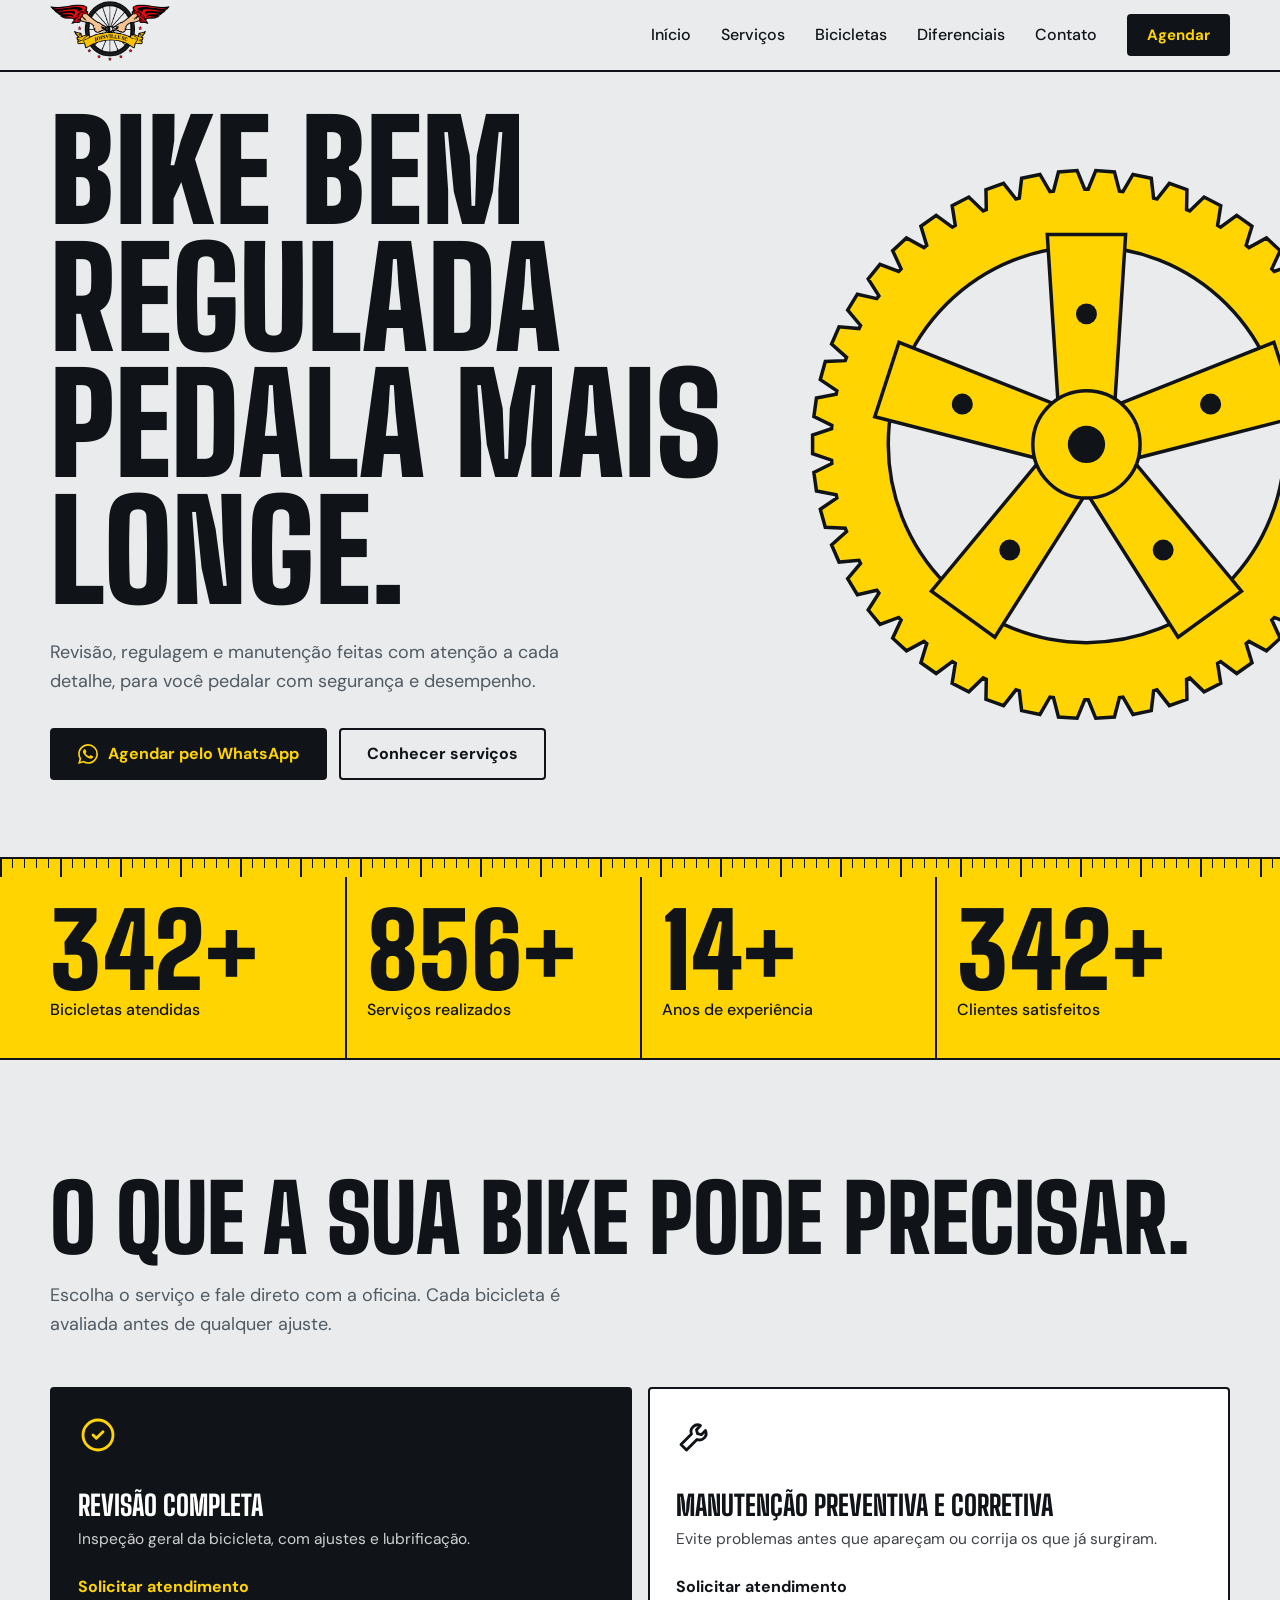
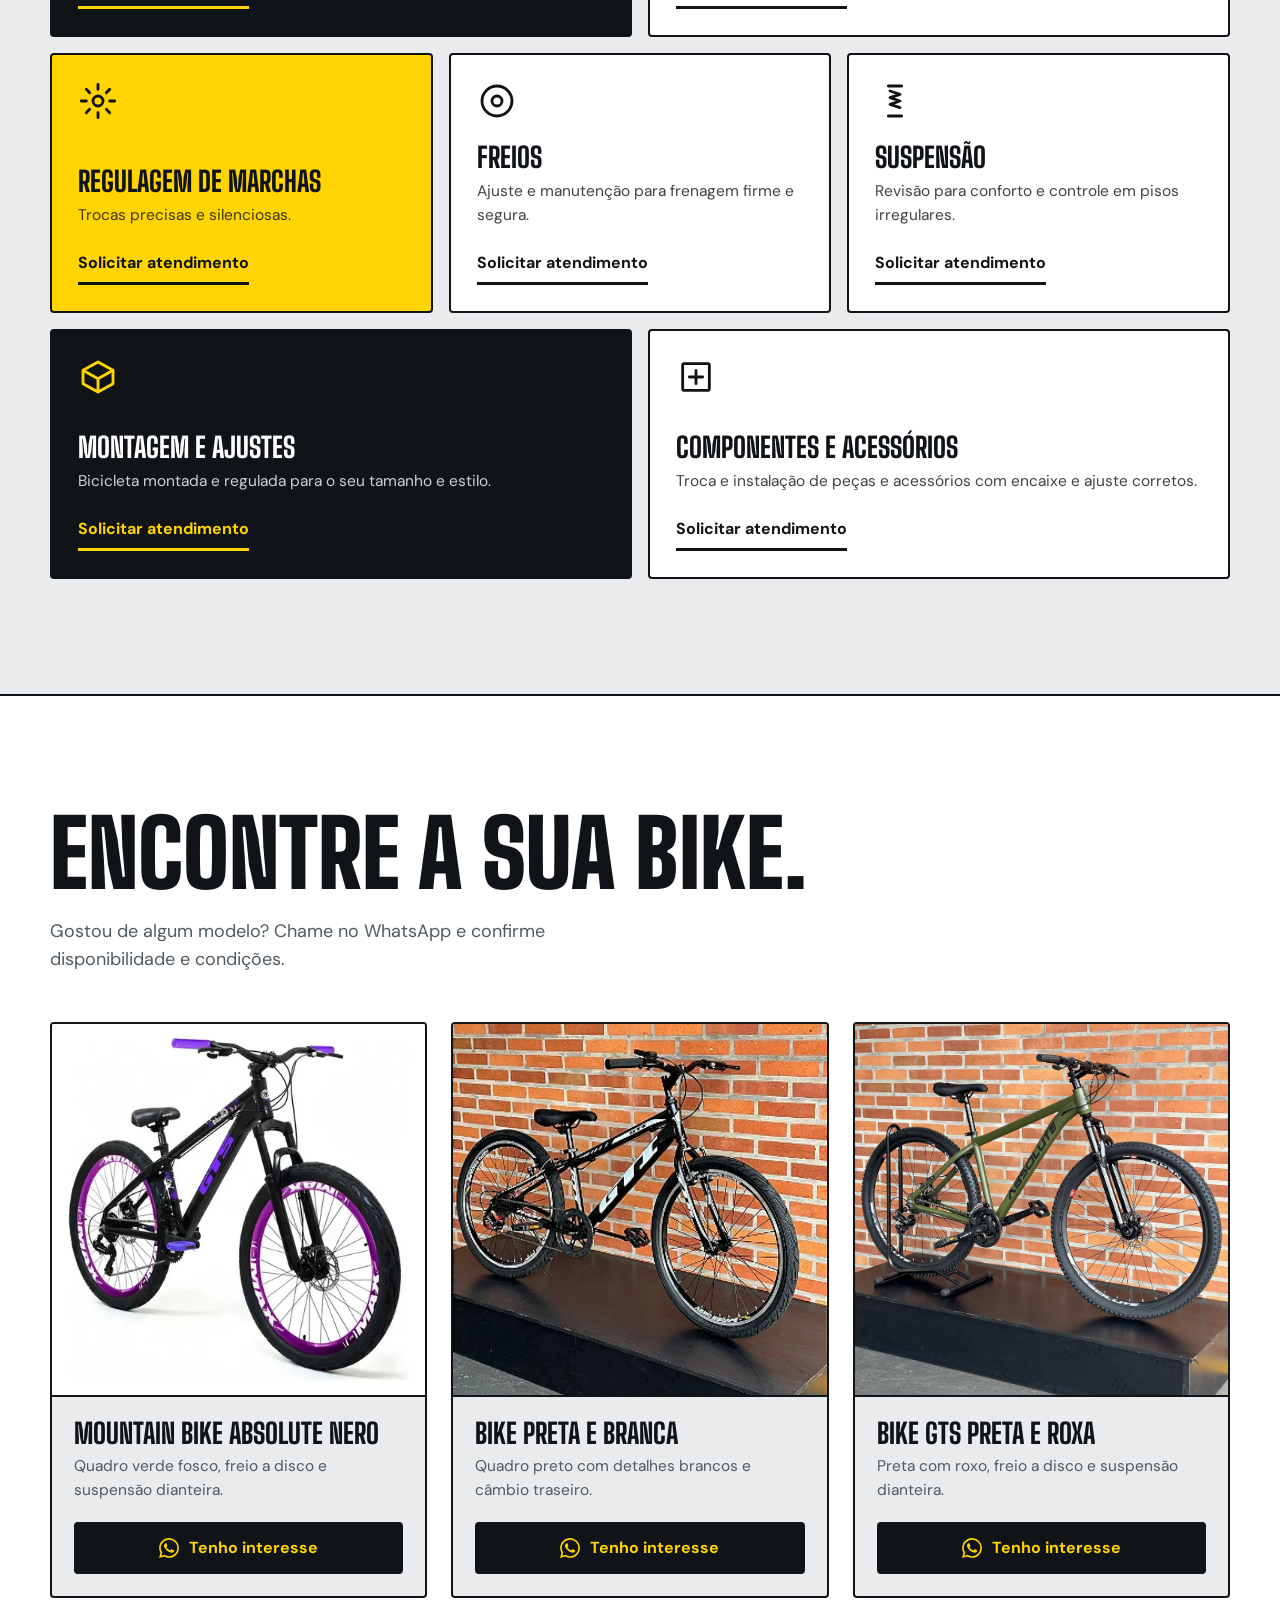
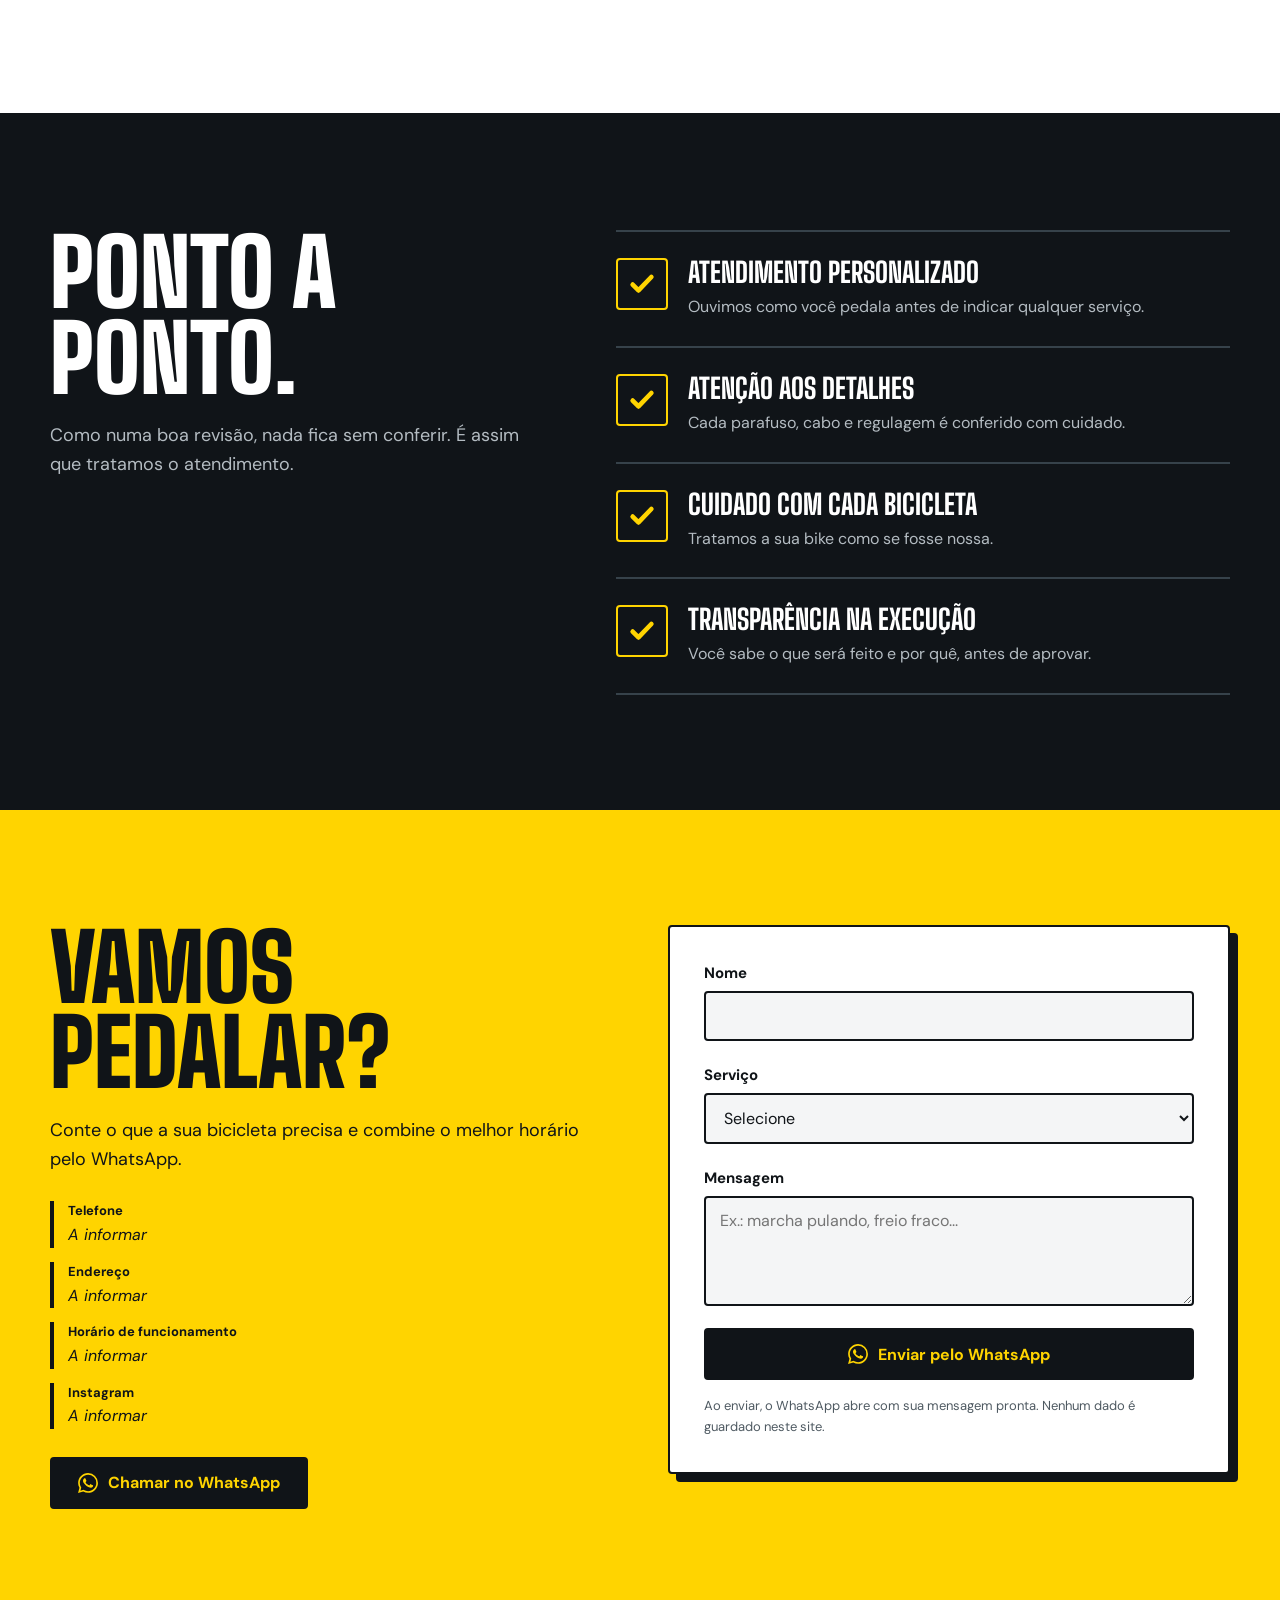
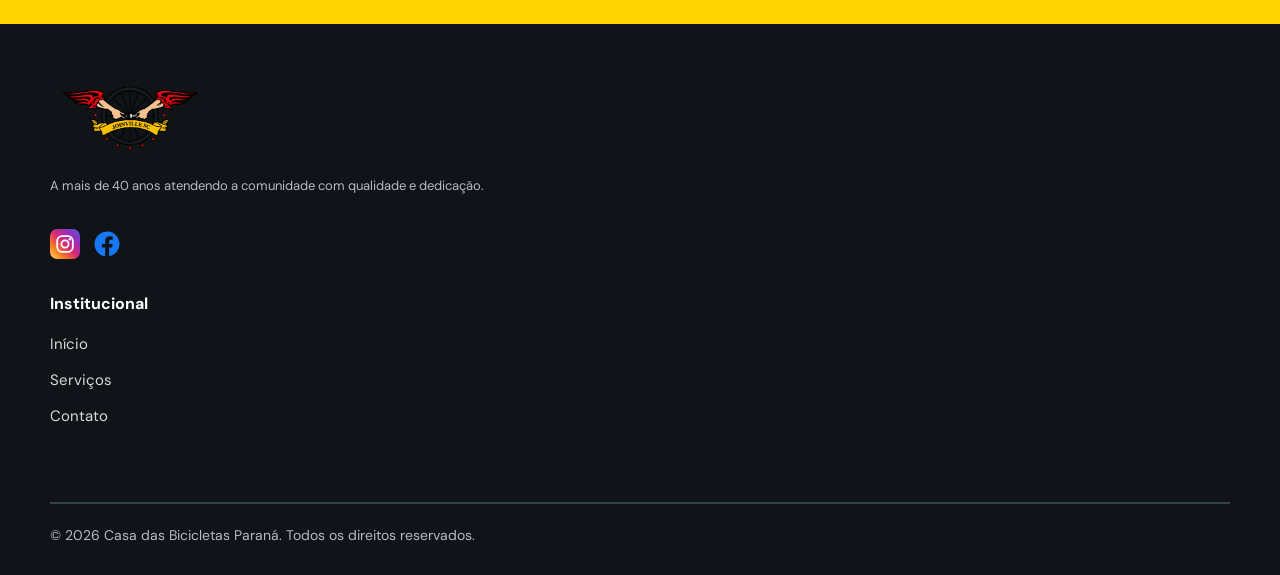
==== commit 6a83a704: "Melhoria de icones" ====
--- a/index.html
+++ b/index.html
@@ -350,7 +350,10 @@
                     </ul>
                     <a class="btn wa"
                         href="https://wa.me/?text=Ol%C3%A1!%20Gostaria%20de%20saber%20mais%20sobre%20os%20servi%C3%A7os%20da%20bicicletaria."
-                        target="_blank" rel="noopener">Chamar no WhatsApp</a>
+                        target="_blank" rel="noopener"><svg viewBox="0 0 24 24" fill="currentColor" aria-hidden="true">
+                            <path
+                                d="M17.472 14.382c-.297-.149-1.758-.867-2.03-.967-.273-.099-.471-.148-.67.15-.197.297-.767.966-.94 1.164-.173.199-.347.223-.644.075-.297-.15-1.255-.463-2.39-1.475-.883-.788-1.48-1.761-1.653-2.059-.173-.297-.018-.458.13-.606.134-.133.298-.347.446-.52.149-.174.198-.298.298-.497.099-.198.05-.371-.025-.52-.075-.149-.669-1.612-.916-2.207-.242-.579-.487-.5-.669-.51-.173-.008-.371-.01-.57-.01-.198 0-.52.074-.792.372-.272.297-1.04 1.016-1.04 2.479 0 1.462 1.065 2.875 1.213 3.074.149.198 2.096 3.2 5.077 4.487.709.306 1.262.489 1.694.625.712.227 1.36.195 1.871.118.571-.085 1.758-.719 2.006-1.413.248-.694.248-1.289.173-1.413-.074-.124-.272-.198-.57-.347m-5.421 7.403h-.004a9.87 9.87 0 01-5.031-1.378l-.361-.214-3.741.982.998-3.648-.235-.374a9.86 9.86 0 01-1.51-5.26c.001-5.45 4.436-9.884 9.888-9.884 2.64 0 5.122 1.03 6.988 2.898a9.825 9.825 0 012.893 6.994c-.003 5.45-4.437 9.884-9.885 9.884m8.413-18.297A11.815 11.815 0 0012.05 0C5.495 0 .16 5.335.157 11.892c0 2.096.547 4.142 1.588 5.945L.057 24l6.305-1.654a11.882 11.882 0 005.683 1.448h.005c6.554 0 11.89-5.335 11.893-11.893a11.821 11.821 0 00-3.48-8.413Z" />
+                        </svg>Chamar no WhatsApp</a>
                     <!-- Mapa: remova "hidden" e cole dentro da div o iframe "incorporar mapa" do Google Maps:
                          <iframe src="URL_DO_MAPA" title="Mapa" loading="lazy" referrerpolicy="no-referrer-when-downgrade"></iframe> -->
                     <div class="map" hidden></div>
@@ -372,7 +375,10 @@
                     <label>Mensagem<textarea name="m" required
                             placeholder="Ex.: marcha pulando, freio fraco..."></textarea><span class="err"
                             aria-live="polite"></span></label>
-                    <button class="btn" type="submit">Enviar pelo WhatsApp</button>
+                    <button class="btn" type="submit"><svg viewBox="0 0 24 24" fill="currentColor" aria-hidden="true">
+                            <path
+                                d="M17.472 14.382c-.297-.149-1.758-.867-2.03-.967-.273-.099-.471-.148-.67.15-.197.297-.767.966-.94 1.164-.173.199-.347.223-.644.075-.297-.15-1.255-.463-2.39-1.475-.883-.788-1.48-1.761-1.653-2.059-.173-.297-.018-.458.13-.606.134-.133.298-.347.446-.52.149-.174.198-.298.298-.497.099-.198.05-.371-.025-.52-.075-.149-.669-1.612-.916-2.207-.242-.579-.487-.5-.669-.51-.173-.008-.371-.01-.57-.01-.198 0-.52.074-.792.372-.272.297-1.04 1.016-1.04 2.479 0 1.462 1.065 2.875 1.213 3.074.149.198 2.096 3.2 5.077 4.487.709.306 1.262.489 1.694.625.712.227 1.36.195 1.871.118.571-.085 1.758-.719 2.006-1.413.248-.694.248-1.289.173-1.413-.074-.124-.272-.198-.57-.347m-5.421 7.403h-.004a9.87 9.87 0 01-5.031-1.378l-.361-.214-3.741.982.998-3.648-.235-.374a9.86 9.86 0 01-1.51-5.26c.001-5.45 4.436-9.884 9.888-9.884 2.64 0 5.122 1.03 6.988 2.898a9.825 9.825 0 012.893 6.994c-.003 5.45-4.437 9.884-9.885 9.884m8.413-18.297A11.815 11.815 0 0012.05 0C5.495 0 .16 5.335.157 11.892c0 2.096.547 4.142 1.588 5.945L.057 24l6.305-1.654a11.882 11.882 0 005.683 1.448h.005c6.554 0 11.89-5.335 11.893-11.893a11.821 11.821 0 00-3.48-8.413Z" />
+                        </svg>Enviar pelo WhatsApp</button>
                     <p class="note">Ao enviar, o WhatsApp abre com sua mensagem pronta. Nenhum dado é guardado neste
                         site.</p>
                 </form>
